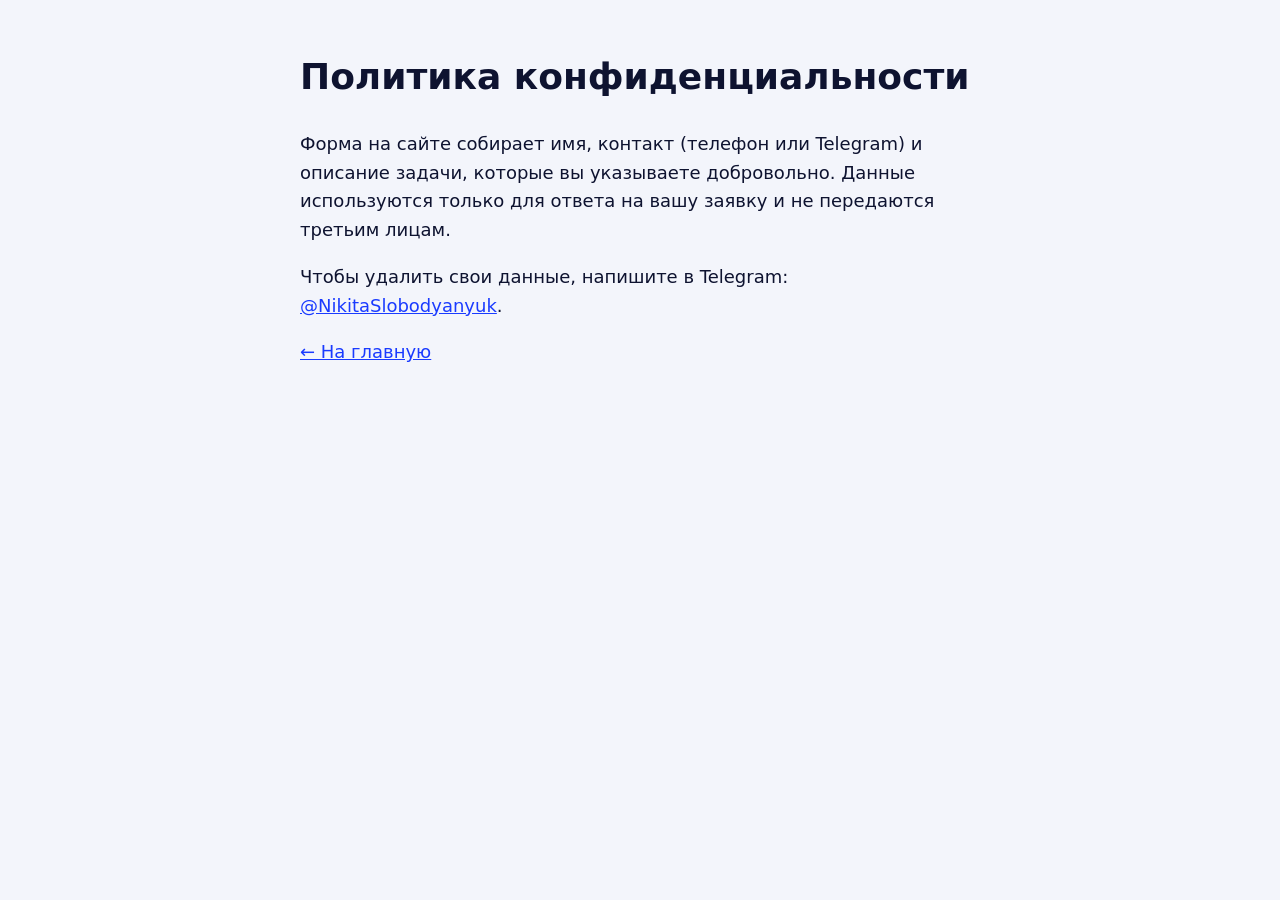
==== privacy.html @ f5c0f672 "init: landing for Nikita Slobodyanyuk" ====
<!doctype html>
<html lang="ru"><head><meta charset="utf-8"><meta name="viewport" content="width=device-width, initial-scale=1"><title>Политика конфиденциальности</title>
<style>body{font:18px/1.6 system-ui,sans-serif;max-width:680px;margin:48px auto;padding:0 20px;color:#0e1330;background:#f3f5fb}a{color:#1A3BFF}</style></head>
<body><h1>Политика конфиденциальности</h1>
<p>Форма на сайте собирает имя, контакт (телефон или Telegram) и описание задачи, которые вы указываете добровольно. Данные используются только для ответа на вашу заявку и не передаются третьим лицам.</p>
<p>Чтобы удалить свои данные, напишите в Telegram: <a href="https://t.me/NikitaSlobodyanyuk">@NikitaSlobodyanyuk</a>.</p>
<p><a href="index.html">← На главную</a></p></body></html>
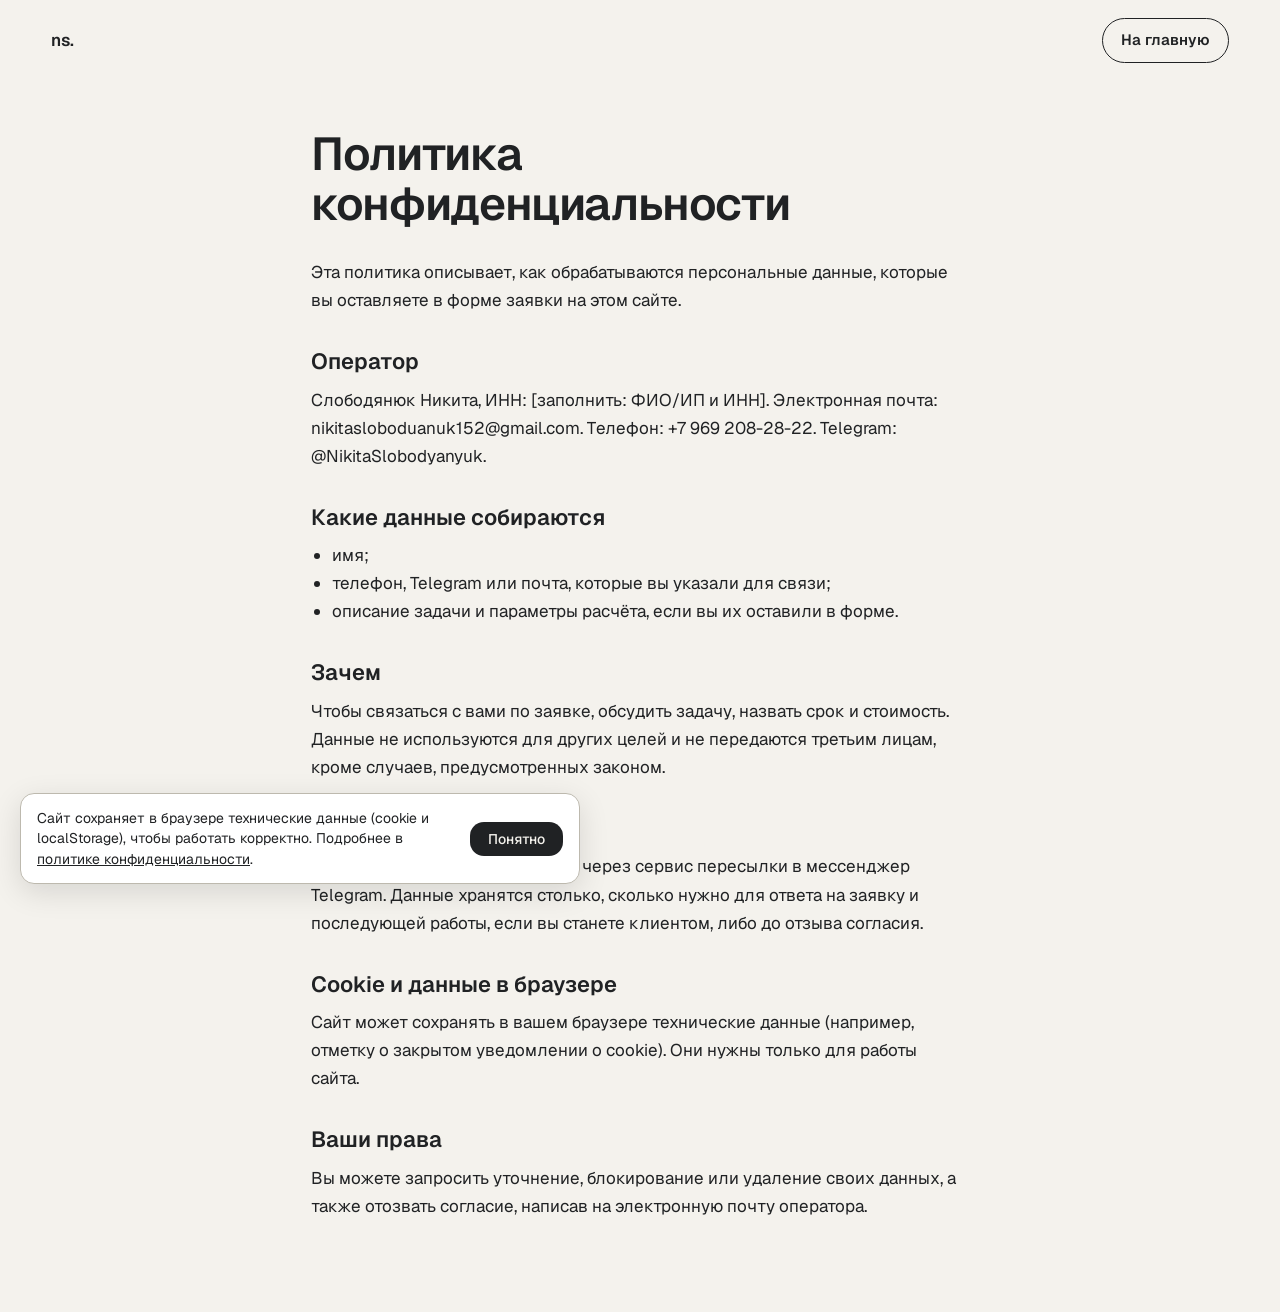
==== commit 1007784d: "SEO: meta, canonical, Open Graph, JSON-LD, robots, sitemap, cookie notice, privacy page Co-Authored-" ====
--- a/privacy.html
+++ b/privacy.html
@@ -1,7 +1,65 @@
 <!doctype html>
-<html lang="ru"><head><meta charset="utf-8"><meta name="viewport" content="width=device-width, initial-scale=1"><title>Политика конфиденциальности</title>
-<style>body{font:18px/1.6 system-ui,sans-serif;max-width:680px;margin:48px auto;padding:0 20px;color:#0e1330;background:#f3f5fb}a{color:#1A3BFF}</style></head>
-<body><h1>Политика конфиденциальности</h1>
-<p>Форма на сайте собирает имя, контакт (телефон или Telegram) и описание задачи, которые вы указываете добровольно. Данные используются только для ответа на вашу заявку и не передаются третьим лицам.</p>
-<p>Чтобы удалить свои данные, напишите в Telegram: <a href="https://t.me/NikitaSlobodyanyuk">@NikitaSlobodyanyuk</a>.</p>
-<p><a href="index.html">← На главную</a></p></body></html>
+<html lang="ru">
+<head>
+<meta charset="utf-8">
+<meta name="viewport" content="width=device-width, initial-scale=1">
+<title>Политика конфиденциальности - Никита Слободянюк</title>
+<meta name="description" content="Как обрабатываются персональные данные, которые вы оставляете в форме на сайте Никиты Слободянюка.">
+<meta name="robots" content="index, follow">
+<link rel="canonical" href="https://murzzsite.github.io/slobodyanyuk-web/privacy.html">
+<meta property="og:title" content="Политика конфиденциальности - Никита Слободянюк">
+<meta property="og:description" content="Как обрабатываются персональные данные, которые вы оставляете в форме на сайте Никиты Слободянюка.">
+<meta property="og:type" content="website">
+<meta property="og:url" content="https://murzzsite.github.io/slobodyanyuk-web/privacy.html">
+<meta property="og:locale" content="ru_RU">
+<meta property="og:site_name" content="Никита Слободянюк">
+<meta name="twitter:card" content="summary">
+<meta name="twitter:title" content="Политика конфиденциальности - Никита Слободянюк">
+<meta name="twitter:description" content="Как обрабатываются персональные данные, которые вы оставляете в форме на сайте Никиты Слободянюка.">
+<link rel="icon" href="data:image/svg+xml,%3Csvg xmlns='http://www.w3.org/2000/svg' viewBox='0 0 32 32'%3E%3Crect width='32' height='32' rx='9' fill='%23202224'/%3E%3C/svg%3E">
+<link rel="stylesheet" href="fonts.css">
+<style>
+*{box-sizing:border-box}
+html{overflow-x:clip}
+body{margin:0;background:#f4f2ed;color:#202224;font:400 17px/1.65 Geist,system-ui,sans-serif;overflow-x:clip}
+.bar{display:flex;justify-content:space-between;align-items:center;gap:16px;padding:18px max(20px,4vw)}
+.bar a{color:inherit;text-decoration:none;font-weight:600}
+.bar .back{border:1px solid #202224;border-radius:999px;padding:9px 18px;font-size:15px}
+main{max-width:760px;margin:0 auto;padding:24px max(20px,4vw) 80px}
+h1{font:600 clamp(30px,6vw,46px)/1.1 Geist,system-ui,sans-serif;letter-spacing:-.03em;margin:24px 0 28px}
+h2{font:600 22px/1.25 Geist,system-ui,sans-serif;margin:34px 0 10px}
+p,ul{margin:0 0 12px}ul{padding-left:1.2em}
+a{color:#1A3BFF}
+</style>
+</head>
+<body>
+<header class="bar"><a href="./" aria-label="Никита Слободянюк, на главную">ns.</a><a class="back" href="./">На главную</a></header>
+<main>
+  <h1>Политика конфиденциальности</h1>
+  <p>Эта политика описывает, как обрабатываются персональные данные, которые вы оставляете в форме заявки на этом сайте.</p>
+
+  <h2>Оператор</h2>
+  <p>Слободянюк Никита, ИНН: [заполнить: ФИО/ИП и ИНН]. Электронная почта: nikitasloboduanuk152@gmail.com. Телефон: +7 969 208-28-22. Telegram: @NikitaSlobodyanyuk.</p>
+
+  <h2>Какие данные собираются</h2>
+  <ul>
+    <li>имя;</li>
+    <li>телефон, Telegram или почта, которые вы указали для связи;</li>
+    <li>описание задачи и параметры расчёта, если вы их оставили в форме.</li>
+  </ul>
+
+  <h2>Зачем</h2>
+  <p>Чтобы связаться с вами по заявке, обсудить задачу, назвать срок и стоимость. Данные не используются для других целей и не передаются третьим лицам, кроме случаев, предусмотренных законом.</p>
+
+  <h2>Как хранятся</h2>
+  <p>Заявка пересылается оператору через сервис пересылки в мессенджер Telegram. Данные хранятся столько, сколько нужно для ответа на заявку и последующей работы, если вы станете клиентом, либо до отзыва согласия.</p>
+
+  <h2>Cookie и данные в браузере</h2>
+  <p>Сайт может сохранять в вашем браузере технические данные (например, отметку о закрытом уведомлении о cookie). Они нужны только для работы сайта.</p>
+
+  <h2>Ваши права</h2>
+  <p>Вы можете запросить уточнение, блокирование или удаление своих данных, а также отозвать согласие, написав на электронную почту оператора.</p>
+</main>
+<script src="cookie.js" defer></script>
+</body>
+</html>
--- a/fonts.css
+++ b/fonts.css
@@ -0,0 +1,155 @@
+/* ==========================================================================
+   fonts.css — шрифты со своего сервера.
+
+   09.11.2026: шрифты как на davidecarusio.it (владелец: «с него мне нужны шрифты»):
+   Geist — весь текст и заголовки, Geist Mono — мелкие подписи капсом,
+   Funnel Display — только крупное имя латиницей (кириллицы в нём нет).
+   Все три — SIL OFL; переменные (одна работа на все насыщенности), наборы как у
+   Google Fonts: кириллица, латиница, расширенная латиница.
+   Раньше они шли с fonts.googleapis.com: таблица стилей Google блокировала первую
+   отрисовку и отдавала IP посетителей третьей стороне — поэтому файлы свои.
+   ========================================================================== */
+
+/* cyrillic-ext */
+@font-face {
+  font-family: "Geist";
+  font-style: normal;
+  font-weight: 100 900;
+  font-display: swap;
+  src: url("assets/fonts/geist-cyrillic-ext.woff2") format("woff2");
+  unicode-range: U+0460-052F, U+1C80-1C8A, U+20B4, U+2DE0-2DFF, U+A640-A69F, U+FE2E-FE2F;
+}
+
+/* cyrillic */
+@font-face {
+  font-family: "Geist";
+  font-style: normal;
+  font-weight: 100 900;
+  font-display: swap;
+  src: url("assets/fonts/geist-cyrillic.woff2") format("woff2");
+  unicode-range: U+0301, U+0400-045F, U+0490-0491, U+04B0-04B1, U+2116;
+}
+
+/* latin-ext */
+@font-face {
+  font-family: "Geist";
+  font-style: normal;
+  font-weight: 100 900;
+  font-display: swap;
+  src: url("assets/fonts/geist-latin-ext.woff2") format("woff2");
+  unicode-range: U+0100-02BA, U+02BD-02C5, U+02C7-02CC, U+02CE-02D7, U+02DD-02FF, U+0304, U+0308, U+0329, U+1D00-1DBF, U+1E00-1E9F, U+1EF2-1EFF, U+2020, U+20A0-20AB, U+20AD-20C4, U+2113, U+2C60-2C7F, U+A720-A7FF;
+}
+
+/* latin */
+@font-face {
+  font-family: "Geist";
+  font-style: normal;
+  font-weight: 100 900;
+  font-display: swap;
+  src: url("assets/fonts/geist-latin.woff2") format("woff2");
+  unicode-range: U+0000-00FF, U+0131, U+0152-0153, U+02BB-02BC, U+02C6, U+02DA, U+02DC, U+0304, U+0308, U+0329, U+2000-206F, U+20AC, U+2122, U+2191, U+2193, U+2212, U+2215, U+FEFF, U+FFFD;
+}
+
+/* cyrillic-ext */
+@font-face {
+  font-family: "Geist Mono";
+  font-style: normal;
+  font-weight: 100 900;
+  font-display: swap;
+  src: url("assets/fonts/geist-mono-cyrillic-ext.woff2") format("woff2");
+  unicode-range: U+0460-052F, U+1C80-1C8A, U+20B4, U+2DE0-2DFF, U+A640-A69F, U+FE2E-FE2F;
+}
+
+/* cyrillic */
+@font-face {
+  font-family: "Geist Mono";
+  font-style: normal;
+  font-weight: 100 900;
+  font-display: swap;
+  src: url("assets/fonts/geist-mono-cyrillic.woff2") format("woff2");
+  unicode-range: U+0301, U+0400-045F, U+0490-0491, U+04B0-04B1, U+2116;
+}
+
+/* latin-ext */
+@font-face {
+  font-family: "Geist Mono";
+  font-style: normal;
+  font-weight: 100 900;
+  font-display: swap;
+  src: url("assets/fonts/geist-mono-latin-ext.woff2") format("woff2");
+  unicode-range: U+0100-02BA, U+02BD-02C5, U+02C7-02CC, U+02CE-02D7, U+02DD-02FF, U+0304, U+0308, U+0329, U+1D00-1DBF, U+1E00-1E9F, U+1EF2-1EFF, U+2020, U+20A0-20AB, U+20AD-20C4, U+2113, U+2C60-2C7F, U+A720-A7FF;
+}
+
+/* latin */
+@font-face {
+  font-family: "Geist Mono";
+  font-style: normal;
+  font-weight: 100 900;
+  font-display: swap;
+  src: url("assets/fonts/geist-mono-latin.woff2") format("woff2");
+  unicode-range: U+0000-00FF, U+0131, U+0152-0153, U+02BB-02BC, U+02C6, U+02DA, U+02DC, U+0304, U+0308, U+0329, U+2000-206F, U+20AC, U+2122, U+2191, U+2193, U+2212, U+2215, U+FEFF, U+FFFD;
+}
+
+/* latin-ext */
+@font-face {
+  font-family: "Funnel Display";
+  font-style: normal;
+  font-weight: 300 800;
+  font-display: swap;
+  src: url("assets/fonts/funnel-display-latin-ext.woff2") format("woff2");
+  unicode-range: U+0100-02BA, U+02BD-02C5, U+02C7-02CC, U+02CE-02D7, U+02DD-02FF, U+0304, U+0308, U+0329, U+1D00-1DBF, U+1E00-1E9F, U+1EF2-1EFF, U+2020, U+20A0-20AB, U+20AD-20C4, U+2113, U+2C60-2C7F, U+A720-A7FF;
+}
+
+/* latin */
+@font-face {
+  font-family: "Funnel Display";
+  font-style: normal;
+  font-weight: 300 800;
+  font-display: swap;
+  src: url("assets/fonts/funnel-display-latin.woff2") format("woff2");
+  unicode-range: U+0000-00FF, U+0131, U+0152-0153, U+02BB-02BC, U+02C6, U+02DA, U+02DC, U+0304, U+0308, U+0329, U+2000-206F, U+20AC, U+2122, U+2191, U+2193, U+2212, U+2215, U+FEFF, U+FFFD;
+}
+
+/* Заголовки: Geist SemiBold (600) на любой заданной насыщенности. В CSS сайта заголовки
+   написаны с насыщенностью 300 (под прежний Oswald); статичный срез 600, объявленный на весь
+   диапазон, даёт везде один и тот же плотный заголовок, как на образце. */
+
+/* cyrillic-ext */
+@font-face {
+  font-family: "Geist Display";
+  font-style: normal;
+  font-weight: 100 900;
+  font-display: swap;
+  src: url("assets/fonts/geist-600-cyrillic-ext.woff2") format("woff2");
+  unicode-range: U+0460-052F, U+1C80-1C8A, U+20B4, U+2DE0-2DFF, U+A640-A69F, U+FE2E-FE2F;
+}
+
+/* cyrillic */
+@font-face {
+  font-family: "Geist Display";
+  font-style: normal;
+  font-weight: 100 900;
+  font-display: swap;
+  src: url("assets/fonts/geist-600-cyrillic.woff2") format("woff2");
+  unicode-range: U+0301, U+0400-045F, U+0490-0491, U+04B0-04B1, U+2116;
+}
+
+/* latin-ext */
+@font-face {
+  font-family: "Geist Display";
+  font-style: normal;
+  font-weight: 100 900;
+  font-display: swap;
+  src: url("assets/fonts/geist-600-latin-ext.woff2") format("woff2");
+  unicode-range: U+0100-02BA, U+02BD-02C5, U+02C7-02CC, U+02CE-02D7, U+02DD-02FF, U+0304, U+0308, U+0329, U+1D00-1DBF, U+1E00-1E9F, U+1EF2-1EFF, U+2020, U+20A0-20AB, U+20AD-20C4, U+2113, U+2C60-2C7F, U+A720-A7FF;
+}
+
+/* latin */
+@font-face {
+  font-family: "Geist Display";
+  font-style: normal;
+  font-weight: 100 900;
+  font-display: swap;
+  src: url("assets/fonts/geist-600-latin.woff2") format("woff2");
+  unicode-range: U+0000-00FF, U+0131, U+0152-0153, U+02BB-02BC, U+02C6, U+02DA, U+02DC, U+0304, U+0308, U+0329, U+2000-206F, U+20AC, U+2122, U+2191, U+2193, U+2212, U+2215, U+FEFF, U+FFFD;
+}
